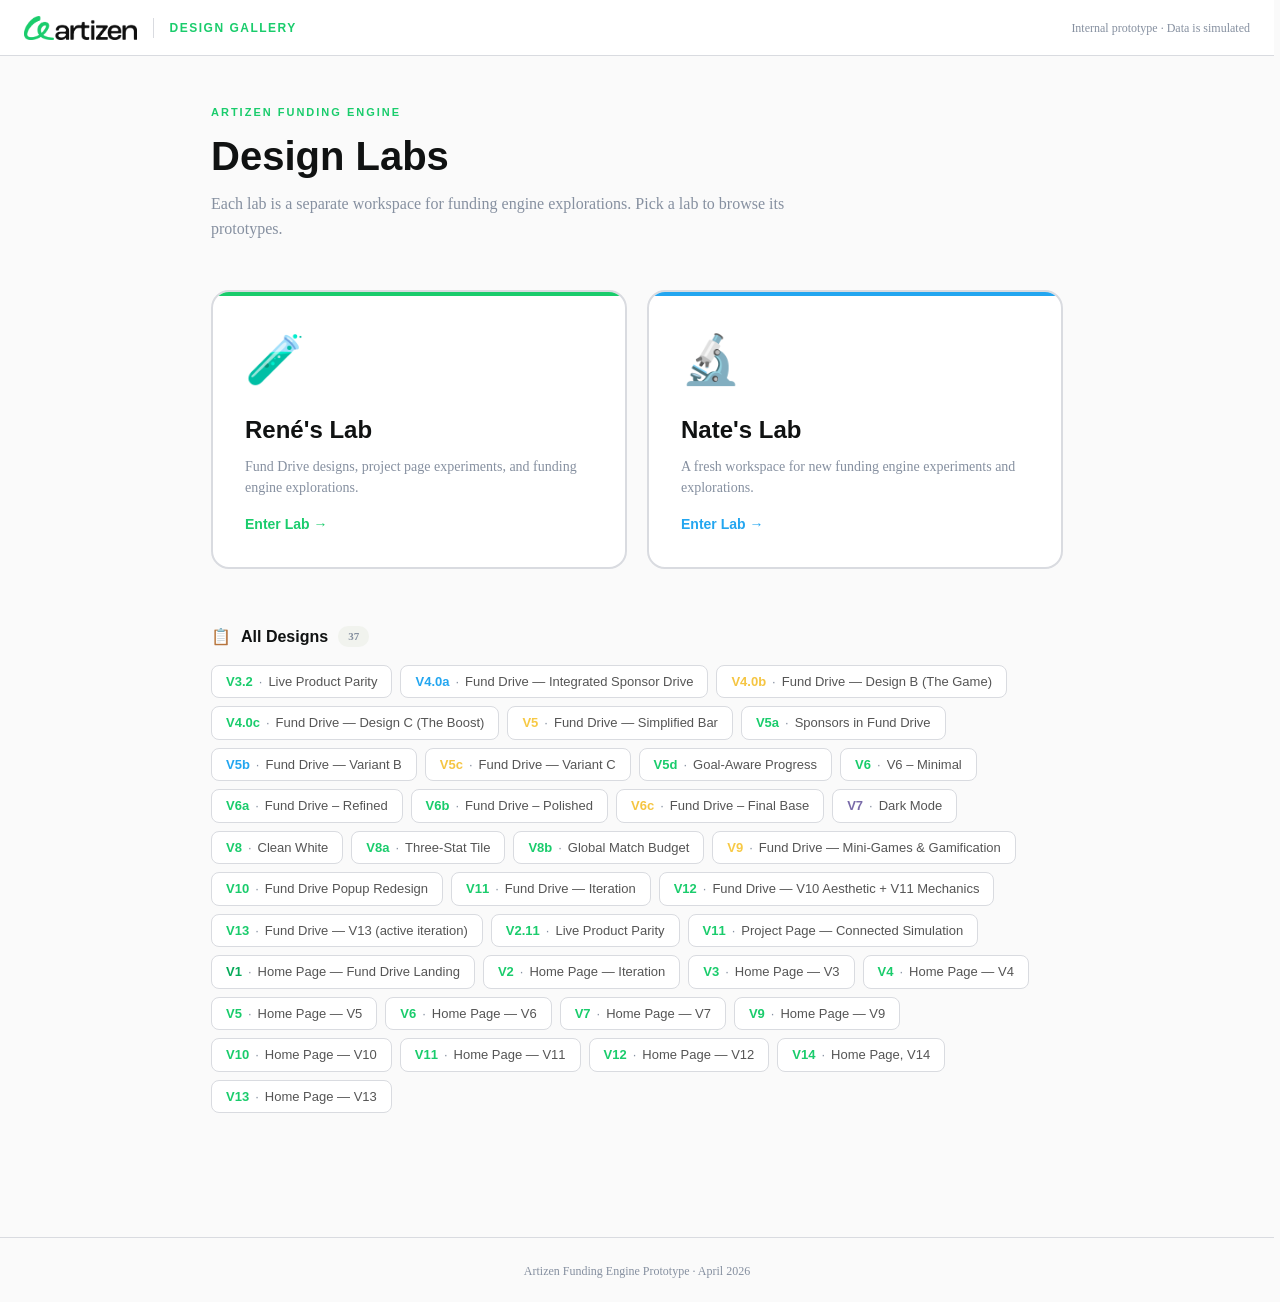
==== ui-test/index.html @ de0bb5bd "Deploy: 2026-05-08 12:11:33 (bundle: index-Bniz7tIa.js)" ====
<!doctype html>
<html lang="en">
  <head>
    <meta charset="UTF-8" />
    <link rel="icon" type="image/png" href="/ui-test/assets/artizen-mark.png" />
    <meta name="viewport" content="width=device-width, initial-scale=1.0" />
    <title>Artizen</title>
    <link rel="stylesheet" href="https://s3.amazonaws.com/appforest_uf/f1669921386747x462861532157019100/RocGroteskBold.css">
    <link rel="stylesheet" href="https://s3.amazonaws.com/appforest_uf/f1670009029268x384309142695173700/RocGroteskMedium.css">
    <link rel="stylesheet" href="https://s3.amazonaws.com/appforest_uf/f1669919682183x184427803987397440/P22Mackinac-Medium_6.css">
    <script type="module" crossorigin src="/ui-test/assets/index-Bniz7tIa.js"></script>
    <link rel="stylesheet" crossorigin href="/ui-test/assets/index-CaSPC5Cw.css">
  </head>
  <body>
    <div id="root"></div>
  </body>
</html>
---- ui-test/assets/index-CaSPC5Cw.css ----
/*! tailwindcss v4.2.2 | MIT License | https://tailwindcss.com */
@layer properties{@supports (((-webkit-hyphens:none)) and (not (margin-trim:inline))) or ((-moz-orient:inline) and (not (color:rgb(from red r g b)))){*,:before,:after,::backdrop{--tw-translate-x:0;--tw-translate-y:0;--tw-translate-z:0;--tw-rotate-x:initial;--tw-rotate-y:initial;--tw-rotate-z:initial;--tw-skew-x:initial;--tw-skew-y:initial;--tw-space-y-reverse:0;--tw-border-style:solid;--tw-gradient-position:initial;--tw-gradient-from:#0000;--tw-gradient-via:#0000;--tw-gradient-to:#0000;--tw-gradient-stops:initial;--tw-gradient-via-stops:initial;--tw-gradient-from-position:0%;--tw-gradient-via-position:50%;--tw-gradient-to-position:100%;--tw-font-weight:initial;--tw-tracking:initial;--tw-ordinal:initial;--tw-slashed-zero:initial;--tw-numeric-figure:initial;--tw-numeric-spacing:initial;--tw-numeric-fraction:initial;--tw-shadow:0 0 #0000;--tw-shadow-color:initial;--tw-shadow-alpha:100%;--tw-inset-shadow:0 0 #0000;--tw-inset-shadow-color:initial;--tw-inset-shadow-alpha:100%;--tw-ring-color:initial;--tw-ring-shadow:0 0 #0000;--tw-inset-ring-color:initial;--tw-inset-ring-shadow:0 0 #0000;--tw-ring-inset:initial;--tw-ring-offset-width:0px;--tw-ring-offset-color:#fff;--tw-ring-offset-shadow:0 0 #0000;--tw-outline-style:solid;--tw-blur:initial;--tw-brightness:initial;--tw-contrast:initial;--tw-grayscale:initial;--tw-hue-rotate:initial;--tw-invert:initial;--tw-opacity:initial;--tw-saturate:initial;--tw-sepia:initial;--tw-drop-shadow:initial;--tw-drop-shadow-color:initial;--tw-drop-shadow-alpha:100%;--tw-drop-shadow-size:initial;--tw-backdrop-blur:initial;--tw-backdrop-brightness:initial;--tw-backdrop-contrast:initial;--tw-backdrop-grayscale:initial;--tw-backdrop-hue-rotate:initial;--tw-backdrop-invert:initial;--tw-backdrop-opacity:initial;--tw-backdrop-saturate:initial;--tw-backdrop-sepia:initial;--tw-ease:initial}}}@layer theme{:root,:host{--font-sans:ui-sans-serif, system-ui, sans-serif, "Apple Color Emoji", "Segoe UI Emoji", "Segoe UI Symbol", "Noto Color Emoji";--font-mono:ui-monospace, SFMono-Regular, Menlo, Monaco, Consolas, "Liberation Mono", "Courier New", monospace;--color-green-50:oklch(98.2% .018 155.826);--color-green-100:oklch(96.2% .044 156.743);--color-green-200:oklch(92.5% .084 155.995);--color-green-300:oklch(87.1% .15 154.449);--color-green-700:oklch(52.7% .154 150.069);--color-purple-100:oklch(94.6% .033 307.174);--color-purple-700:oklch(49.6% .265 301.924);--color-gray-50:oklch(98.5% .002 247.839);--color-gray-100:oklch(96.7% .003 264.542);--color-gray-300:oklch(87.2% .01 258.338);--color-gray-400:oklch(70.7% .022 261.325);--color-gray-500:oklch(55.1% .027 264.364);--color-gray-600:oklch(44.6% .03 256.802);--color-gray-900:oklch(21% .034 264.665);--color-white:#fff;--spacing:.25rem;--container-6xl:72rem;--text-xs:.75rem;--text-xs--line-height:calc(1 / .75);--text-sm:.875rem;--text-sm--line-height:calc(1.25 / .875);--text-lg:1.125rem;--text-lg--line-height:calc(1.75 / 1.125);--text-xl:1.25rem;--text-xl--line-height:calc(1.75 / 1.25);--text-2xl:1.5rem;--text-2xl--line-height:calc(2 / 1.5);--text-4xl:2.25rem;--text-4xl--line-height:calc(2.5 / 2.25);--text-5xl:3rem;--text-5xl--line-height:1;--font-weight-light:300;--font-weight-medium:500;--font-weight-semibold:600;--font-weight-bold:700;--tracking-wider:.05em;--tracking-widest:.1em;--radius-lg:.5rem;--radius-xl:.75rem;--radius-2xl:1rem;--radius-3xl:1.5rem;--ease-out:cubic-bezier(0, 0, .2, 1);--ease-in-out:cubic-bezier(.4, 0, .2, 1);--animate-pulse:pulse 2s cubic-bezier(.4, 0, .6, 1) infinite;--blur-md:12px;--blur-3xl:64px;--default-transition-duration:.15s;--default-transition-timing-function:cubic-bezier(.4, 0, .2, 1);--default-font-family:var(--font-sans);--default-mono-font-family:var(--font-mono)}}@layer base{*,:after,:before,::backdrop{box-sizing:border-box;border:0 solid;margin:0;padding:0}::file-selector-button{box-sizing:border-box;border:0 solid;margin:0;padding:0}html,:host{-webkit-text-size-adjust:100%;tab-size:4;line-height:1.5;font-family:var(--default-font-family,ui-sans-serif, system-ui, sans-serif, "Apple Color Emoji", "Segoe UI Emoji", "Segoe UI Symbol", "Noto Color Emoji");font-feature-settings:var(--default-font-feature-settings,normal);font-variation-settings:var(--default-font-variation-settings,normal);-webkit-tap-highlight-color:transparent}hr{height:0;color:inherit;border-top-width:1px}abbr:where([title]){-webkit-text-decoration:underline dotted;text-decoration:underline dotted}h1,h2,h3,h4,h5,h6{font-size:inherit;font-weight:inherit}a{color:inherit;-webkit-text-decoration:inherit;-webkit-text-decoration:inherit;-webkit-text-decoration:inherit;-webkit-text-decoration:inherit;text-decoration:inherit}b,strong{font-weight:bolder}code,kbd,samp,pre{font-family:var(--default-mono-font-family,ui-monospace, SFMono-Regular, Menlo, Monaco, Consolas, "Liberation Mono", "Courier New", monospace);font-feature-settings:var(--default-mono-font-feature-settings,normal);font-variation-settings:var(--default-mono-font-variation-settings,normal);font-size:1em}small{font-size:80%}sub,sup{vertical-align:baseline;font-size:75%;line-height:0;position:relative}sub{bottom:-.25em}sup{top:-.5em}table{text-indent:0;border-color:inherit;border-collapse:collapse}:-moz-focusring{outline:auto}progress{vertical-align:baseline}summary{display:list-item}ol,ul,menu{list-style:none}img,svg,video,canvas,audio,iframe,embed,object{vertical-align:middle;display:block}img,video{max-width:100%;height:auto}button,input,select,optgroup,textarea{font:inherit;font-feature-settings:inherit;font-variation-settings:inherit;letter-spacing:inherit;color:inherit;opacity:1;background-color:#0000;border-radius:0}::file-selector-button{font:inherit;font-feature-settings:inherit;font-variation-settings:inherit;letter-spacing:inherit;color:inherit;opacity:1;background-color:#0000;border-radius:0}:where(select:is([multiple],[size])) optgroup{font-weight:bolder}:where(select:is([multiple],[size])) optgroup option{padding-inline-start:20px}::file-selector-button{margin-inline-end:4px}::placeholder{opacity:1}@supports (not ((-webkit-appearance:-apple-pay-button))) or (contain-intrinsic-size:1px){::placeholder{color:currentColor}@supports (color:color-mix(in lab, red, red)){::placeholder{color:color-mix(in oklab, currentcolor 50%, transparent)}}}textarea{resize:vertical}::-webkit-search-decoration{-webkit-appearance:none}::-webkit-date-and-time-value{min-height:1lh;text-align:inherit}::-webkit-datetime-edit{display:inline-flex}::-webkit-datetime-edit-fields-wrapper{padding:0}::-webkit-datetime-edit{padding-block:0}::-webkit-datetime-edit-year-field{padding-block:0}::-webkit-datetime-edit-month-field{padding-block:0}::-webkit-datetime-edit-day-field{padding-block:0}::-webkit-datetime-edit-hour-field{padding-block:0}::-webkit-datetime-edit-minute-field{padding-block:0}::-webkit-datetime-edit-second-field{padding-block:0}::-webkit-datetime-edit-millisecond-field{padding-block:0}::-webkit-datetime-edit-meridiem-field{padding-block:0}::-webkit-calendar-picker-indicator{line-height:1}:-moz-ui-invalid{box-shadow:none}button,input:where([type=button],[type=reset],[type=submit]){appearance:button}::file-selector-button{appearance:button}::-webkit-inner-spin-button{height:auto}::-webkit-outer-spin-button{height:auto}[hidden]:where(:not([hidden=until-found])){display:none!important}}@layer components;@layer utilities{.collapse{visibility:collapse}.invisible{visibility:hidden}.visible{visibility:visible}.absolute{position:absolute}.fixed{position:fixed}.relative{position:relative}.static{position:static}.sticky{position:sticky}.inset-0{inset:calc(var(--spacing) * 0)}.start{inset-inline-start:var(--spacing)}.end{inset-inline-end:var(--spacing)}.top-0{top:calc(var(--spacing) * 0)}.top-3{top:calc(var(--spacing) * 3)}.right-0{right:calc(var(--spacing) * 0)}.bottom-0{bottom:calc(var(--spacing) * 0)}.left-0{left:calc(var(--spacing) * 0)}.z-10{z-index:10}.z-50{z-index:50}.container{width:100%}@media (width>=40rem){.container{max-width:40rem}}@media (width>=48rem){.container{max-width:48rem}}@media (width>=64rem){.container{max-width:64rem}}@media (width>=80rem){.container{max-width:80rem}}@media (width>=96rem){.container{max-width:96rem}}.mx-auto{margin-inline:auto}.mt-1{margin-top:calc(var(--spacing) * 1)}.mt-1\.5{margin-top:calc(var(--spacing) * 1.5)}.mt-3{margin-top:calc(var(--spacing) * 3)}.mt-4{margin-top:calc(var(--spacing) * 4)}.mt-6{margin-top:calc(var(--spacing) * 6)}.mb-1{margin-bottom:calc(var(--spacing) * 1)}.mb-2{margin-bottom:calc(var(--spacing) * 2)}.mb-3{margin-bottom:calc(var(--spacing) * 3)}.mb-4{margin-bottom:calc(var(--spacing) * 4)}.mb-8{margin-bottom:calc(var(--spacing) * 8)}.block{display:block}.contents{display:contents}.flex{display:flex}.grid{display:grid}.hidden{display:none}.inline{display:inline}.inline-block{display:inline-block}.inline-flex{display:inline-flex}.table{display:table}.h-5{height:calc(var(--spacing) * 5)}.h-10{height:calc(var(--spacing) * 10)}.h-12{height:calc(var(--spacing) * 12)}.h-16{height:calc(var(--spacing) * 16)}.h-64{height:calc(var(--spacing) * 64)}.h-96{height:calc(var(--spacing) * 96)}.w-5{width:calc(var(--spacing) * 5)}.w-8{width:calc(var(--spacing) * 8)}.w-10{width:calc(var(--spacing) * 10)}.w-12{width:calc(var(--spacing) * 12)}.w-64{width:calc(var(--spacing) * 64)}.w-96{width:calc(var(--spacing) * 96)}.w-full{width:100%}.max-w-6xl{max-width:var(--container-6xl)}.min-w-0{min-width:calc(var(--spacing) * 0)}.flex-1{flex:1}.shrink{flex-shrink:1}.grow{flex-grow:1}.-translate-x-1\/2{--tw-translate-x:calc(calc(1 / 2 * 100%) * -1);translate:var(--tw-translate-x) var(--tw-translate-y)}.translate-x-1\/2{--tw-translate-x:calc(1 / 2 * 100%);translate:var(--tw-translate-x) var(--tw-translate-y)}.-translate-y-1\/2{--tw-translate-y:calc(calc(1 / 2 * 100%) * -1);translate:var(--tw-translate-x) var(--tw-translate-y)}.translate-y-1\/2{--tw-translate-y:calc(1 / 2 * 100%);translate:var(--tw-translate-x) var(--tw-translate-y)}.transform{transform:var(--tw-rotate-x,) var(--tw-rotate-y,) var(--tw-rotate-z,) var(--tw-skew-x,) var(--tw-skew-y,)}.animate-pulse{animation:var(--animate-pulse)}.resize{resize:both}.grid-cols-3{grid-template-columns:repeat(3,minmax(0,1fr))}.flex-col{flex-direction:column}.items-center{align-items:center}.items-start{align-items:flex-start}.justify-between{justify-content:space-between}.justify-center{justify-content:center}.gap-2{gap:calc(var(--spacing) * 2)}.gap-3{gap:calc(var(--spacing) * 3)}.gap-4{gap:calc(var(--spacing) * 4)}.gap-6{gap:calc(var(--spacing) * 6)}:where(.space-y-2>:not(:last-child)){--tw-space-y-reverse:0;margin-block-start:calc(calc(var(--spacing) * 2) * var(--tw-space-y-reverse));margin-block-end:calc(calc(var(--spacing) * 2) * calc(1 - var(--tw-space-y-reverse)))}:where(.space-y-3>:not(:last-child)){--tw-space-y-reverse:0;margin-block-start:calc(calc(var(--spacing) * 3) * var(--tw-space-y-reverse));margin-block-end:calc(calc(var(--spacing) * 3) * calc(1 - var(--tw-space-y-reverse)))}:where(.space-y-8>:not(:last-child)){--tw-space-y-reverse:0;margin-block-start:calc(calc(var(--spacing) * 8) * var(--tw-space-y-reverse));margin-block-end:calc(calc(var(--spacing) * 8) * calc(1 - var(--tw-space-y-reverse)))}.truncate{text-overflow:ellipsis;white-space:nowrap;overflow:hidden}.overflow-hidden{overflow:hidden}.rounded{border-radius:.25rem}.rounded-2xl{border-radius:var(--radius-2xl)}.rounded-3xl{border-radius:var(--radius-3xl)}.rounded-full{border-radius:3.40282e38px}.rounded-lg{border-radius:var(--radius-lg)}.rounded-xl{border-radius:var(--radius-xl)}.border{border-style:var(--tw-border-style);border-width:1px}.border-t{border-top-style:var(--tw-border-style);border-top-width:1px}.border-b{border-bottom-style:var(--tw-border-style);border-bottom-width:1px}.border-gray-100{border-color:var(--color-gray-100)}.bg-\[\#1ACC6C\]{background-color:#1acc6c}.bg-\[\#101212\]{background-color:#101212}.bg-\[\#FFB300\]{background-color:#ffb300}.bg-gray-50{background-color:var(--color-gray-50)}.bg-gray-100{background-color:var(--color-gray-100)}.bg-green-50{background-color:var(--color-green-50)}.bg-green-100{background-color:var(--color-green-100)}.bg-purple-100{background-color:var(--color-purple-100)}.bg-white{background-color:var(--color-white)}.bg-white\/10{background-color:#ffffff1a}@supports (color:color-mix(in lab, red, red)){.bg-white\/10{background-color:color-mix(in oklab, var(--color-white) 10%, transparent)}}.bg-white\/80{background-color:#fffc}@supports (color:color-mix(in lab, red, red)){.bg-white\/80{background-color:color-mix(in oklab, var(--color-white) 80%, transparent)}}.bg-gradient-to-br{--tw-gradient-position:to bottom right in oklab;background-image:linear-gradient(var(--tw-gradient-stops))}.from-\[\#101212\]{--tw-gradient-from:#101212;--tw-gradient-stops:var(--tw-gradient-via-stops,var(--tw-gradient-position), var(--tw-gradient-from) var(--tw-gradient-from-position), var(--tw-gradient-to) var(--tw-gradient-to-position))}.via-\[\#1a2233\]{--tw-gradient-via:#1a2233;--tw-gradient-via-stops:var(--tw-gradient-position), var(--tw-gradient-from) var(--tw-gradient-from-position), var(--tw-gradient-via) var(--tw-gradient-via-position), var(--tw-gradient-to) var(--tw-gradient-to-position);--tw-gradient-stops:var(--tw-gradient-via-stops)}.to-\[\#0a2040\]{--tw-gradient-to:#0a2040;--tw-gradient-stops:var(--tw-gradient-via-stops,var(--tw-gradient-position), var(--tw-gradient-from) var(--tw-gradient-from-position), var(--tw-gradient-to) var(--tw-gradient-to-position))}.p-3{padding:calc(var(--spacing) * 3)}.p-4{padding:calc(var(--spacing) * 4)}.p-5{padding:calc(var(--spacing) * 5)}.p-6{padding:calc(var(--spacing) * 6)}.p-8{padding:calc(var(--spacing) * 8)}.px-2{padding-inline:calc(var(--spacing) * 2)}.px-3{padding-inline:calc(var(--spacing) * 3)}.px-4{padding-inline:calc(var(--spacing) * 4)}.px-5{padding-inline:calc(var(--spacing) * 5)}.px-6{padding-inline:calc(var(--spacing) * 6)}.py-0\.5{padding-block:calc(var(--spacing) * .5)}.py-1{padding-block:calc(var(--spacing) * 1)}.py-2{padding-block:calc(var(--spacing) * 2)}.py-3{padding-block:calc(var(--spacing) * 3)}.pt-4{padding-top:calc(var(--spacing) * 4)}.pt-8{padding-top:calc(var(--spacing) * 8)}.text-center{text-align:center}.text-left{text-align:left}.text-right{text-align:right}.text-2xl{font-size:var(--text-2xl);line-height:var(--tw-leading,var(--text-2xl--line-height))}.text-4xl{font-size:var(--text-4xl);line-height:var(--tw-leading,var(--text-4xl--line-height))}.text-lg{font-size:var(--text-lg);line-height:var(--tw-leading,var(--text-lg--line-height))}.text-sm{font-size:var(--text-sm);line-height:var(--tw-leading,var(--text-sm--line-height))}.text-xl{font-size:var(--text-xl);line-height:var(--tw-leading,var(--text-xl--line-height))}.text-xs{font-size:var(--text-xs);line-height:var(--tw-leading,var(--text-xs--line-height))}.text-\[10px\]{font-size:10px}.font-bold{--tw-font-weight:var(--font-weight-bold);font-weight:var(--font-weight-bold)}.font-light{--tw-font-weight:var(--font-weight-light);font-weight:var(--font-weight-light)}.font-medium{--tw-font-weight:var(--font-weight-medium);font-weight:var(--font-weight-medium)}.font-semibold{--tw-font-weight:var(--font-weight-semibold);font-weight:var(--font-weight-semibold)}.tracking-wider{--tw-tracking:var(--tracking-wider);letter-spacing:var(--tracking-wider)}.tracking-widest{--tw-tracking:var(--tracking-widest);letter-spacing:var(--tracking-widest)}.text-\[\#1ACC6C\]{color:#1acc6c}.text-\[\#FF3D00\]{color:#ff3d00}.text-gray-300{color:var(--color-gray-300)}.text-gray-400{color:var(--color-gray-400)}.text-gray-500{color:var(--color-gray-500)}.text-gray-600{color:var(--color-gray-600)}.text-green-300{color:var(--color-green-300)}.text-green-700{color:var(--color-green-700)}.text-purple-700{color:var(--color-purple-700)}.text-white{color:var(--color-white)}.lowercase{text-transform:lowercase}.uppercase{text-transform:uppercase}.italic{font-style:italic}.tabular-nums{--tw-numeric-spacing:tabular-nums;font-variant-numeric:var(--tw-ordinal,) var(--tw-slashed-zero,) var(--tw-numeric-figure,) var(--tw-numeric-spacing,) var(--tw-numeric-fraction,)}.underline{text-decoration-line:underline}.opacity-10{opacity:.1}.shadow{--tw-shadow:0 1px 3px 0 var(--tw-shadow-color,#0000001a), 0 1px 2px -1px var(--tw-shadow-color,#0000001a);box-shadow:var(--tw-inset-shadow), var(--tw-inset-ring-shadow), var(--tw-ring-offset-shadow), var(--tw-ring-shadow), var(--tw-shadow)}.shadow-lg{--tw-shadow:0 10px 15px -3px var(--tw-shadow-color,#0000001a), 0 4px 6px -4px var(--tw-shadow-color,#0000001a);box-shadow:var(--tw-inset-shadow), var(--tw-inset-ring-shadow), var(--tw-ring-offset-shadow), var(--tw-ring-shadow), var(--tw-shadow)}.shadow-sm{--tw-shadow:0 1px 3px 0 var(--tw-shadow-color,#0000001a), 0 1px 2px -1px var(--tw-shadow-color,#0000001a);box-shadow:var(--tw-inset-shadow), var(--tw-inset-ring-shadow), var(--tw-ring-offset-shadow), var(--tw-ring-shadow), var(--tw-shadow)}.ring,.ring-1{--tw-ring-shadow:var(--tw-ring-inset,) 0 0 0 calc(1px + var(--tw-ring-offset-width)) var(--tw-ring-color,currentcolor);box-shadow:var(--tw-inset-shadow), var(--tw-inset-ring-shadow), var(--tw-ring-offset-shadow), var(--tw-ring-shadow), var(--tw-shadow)}.shadow-green-200{--tw-shadow-color:oklch(92.5% .084 155.995)}@supports (color:color-mix(in lab, red, red)){.shadow-green-200{--tw-shadow-color:color-mix(in oklab, var(--color-green-200) var(--tw-shadow-alpha), transparent)}}.ring-green-200{--tw-ring-color:var(--color-green-200)}.outline{outline-style:var(--tw-outline-style);outline-width:1px}.blur{--tw-blur:blur(8px);filter:var(--tw-blur,) var(--tw-brightness,) var(--tw-contrast,) var(--tw-grayscale,) var(--tw-hue-rotate,) var(--tw-invert,) var(--tw-saturate,) var(--tw-sepia,) var(--tw-drop-shadow,)}.blur-3xl{--tw-blur:blur(var(--blur-3xl));filter:var(--tw-blur,) var(--tw-brightness,) var(--tw-contrast,) var(--tw-grayscale,) var(--tw-hue-rotate,) var(--tw-invert,) var(--tw-saturate,) var(--tw-sepia,) var(--tw-drop-shadow,)}.drop-shadow{--tw-drop-shadow-size:drop-shadow(0 1px 2px var(--tw-drop-shadow-color,#0000001a)) drop-shadow(0 1px 1px var(--tw-drop-shadow-color,#0000000f));--tw-drop-shadow:drop-shadow(0 1px 2px #0000001a) drop-shadow(0 1px 1px #0000000f);filter:var(--tw-blur,) var(--tw-brightness,) var(--tw-contrast,) var(--tw-grayscale,) var(--tw-hue-rotate,) var(--tw-invert,) var(--tw-saturate,) var(--tw-sepia,) var(--tw-drop-shadow,)}.filter{filter:var(--tw-blur,) var(--tw-brightness,) var(--tw-contrast,) var(--tw-grayscale,) var(--tw-hue-rotate,) var(--tw-invert,) var(--tw-saturate,) var(--tw-sepia,) var(--tw-drop-shadow,)}.backdrop-blur-md{--tw-backdrop-blur:blur(var(--blur-md));-webkit-backdrop-filter:var(--tw-backdrop-blur,) var(--tw-backdrop-brightness,) var(--tw-backdrop-contrast,) var(--tw-backdrop-grayscale,) var(--tw-backdrop-hue-rotate,) var(--tw-backdrop-invert,) var(--tw-backdrop-opacity,) var(--tw-backdrop-saturate,) var(--tw-backdrop-sepia,);backdrop-filter:var(--tw-backdrop-blur,) var(--tw-backdrop-brightness,) var(--tw-backdrop-contrast,) var(--tw-backdrop-grayscale,) var(--tw-backdrop-hue-rotate,) var(--tw-backdrop-invert,) var(--tw-backdrop-opacity,) var(--tw-backdrop-saturate,) var(--tw-backdrop-sepia,)}.transition{transition-property:color,background-color,border-color,outline-color,text-decoration-color,fill,stroke,--tw-gradient-from,--tw-gradient-via,--tw-gradient-to,opacity,box-shadow,transform,translate,scale,rotate,filter,-webkit-backdrop-filter,backdrop-filter,display,content-visibility,overlay,pointer-events;transition-timing-function:var(--tw-ease,var(--default-transition-timing-function));transition-duration:var(--tw-duration,var(--default-transition-duration))}.transition-all{transition-property:all;transition-timing-function:var(--tw-ease,var(--default-transition-timing-function));transition-duration:var(--tw-duration,var(--default-transition-duration))}.transition-colors{transition-property:color,background-color,border-color,outline-color,text-decoration-color,fill,stroke,--tw-gradient-from,--tw-gradient-via,--tw-gradient-to;transition-timing-function:var(--tw-ease,var(--default-transition-timing-function));transition-duration:var(--tw-duration,var(--default-transition-duration))}.transition-opacity{transition-property:opacity;transition-timing-function:var(--tw-ease,var(--default-transition-timing-function));transition-duration:var(--tw-duration,var(--default-transition-duration))}.ease-in-out{--tw-ease:var(--ease-in-out);transition-timing-function:var(--ease-in-out)}.ease-out{--tw-ease:var(--ease-out);transition-timing-function:var(--ease-out)}@media (hover:hover){.hover\:border-green-200:hover{border-color:var(--color-green-200)}.hover\:bg-gray-50:hover{background-color:var(--color-gray-50)}.hover\:text-gray-900:hover{color:var(--color-gray-900)}.hover\:opacity-80:hover{opacity:.8}.hover\:shadow-md:hover{--tw-shadow:0 4px 6px -1px var(--tw-shadow-color,#0000001a), 0 2px 4px -2px var(--tw-shadow-color,#0000001a);box-shadow:var(--tw-inset-shadow), var(--tw-inset-ring-shadow), var(--tw-ring-offset-shadow), var(--tw-ring-shadow), var(--tw-shadow)}}@media (width>=40rem){.sm\:grid-cols-2{grid-template-columns:repeat(2,minmax(0,1fr))}.sm\:flex-row{flex-direction:row}.sm\:items-center{align-items:center}.sm\:items-end{align-items:flex-end}.sm\:items-start{align-items:flex-start}.sm\:justify-between{justify-content:space-between}.sm\:p-12{padding:calc(var(--spacing) * 12)}.sm\:px-6{padding-inline:calc(var(--spacing) * 6)}.sm\:text-2xl{font-size:var(--text-2xl);line-height:var(--tw-leading,var(--text-2xl--line-height))}.sm\:text-5xl{font-size:var(--text-5xl);line-height:var(--tw-leading,var(--text-5xl--line-height))}}@media (width>=48rem){.md\:grid-cols-2{grid-template-columns:repeat(2,minmax(0,1fr))}}@media (width>=64rem){.lg\:grid-cols-3{grid-template-columns:repeat(3,minmax(0,1fr))}}}@font-face{font-family:P22Mackinac-Bold;src:url(/ui-test/fonts/P22Mackinac-Bold.woff2)format("woff2"),url(/ui-test/fonts/P22Mackinac-Bold.otf)format("opentype");font-weight:700;font-style:normal;font-display:swap}:root{--artizen-green:#1acc6c;--artizen-green-hover:#06aa59;--artizen-green-light:#e8f8f0;--artizen-dark:#101212;--artizen-text:#101212;--artizen-text-secondary:#8690a0;--artizen-text-muted:#8690a0;--artizen-border:#d9dbe0;--artizen-bg:#fafafa;--artizen-white:#fff;--artizen-red:#d62d6a;--artizen-yellow:#d6c52d;--artizen-blue:#23a6f0;--artizen-purple:#c2b6dc;--artizen-night:#101212;--artizen-slate:#202222;--artizen-wash:#fafafa;--artizen-moon:#f1f3ee;--artizen-stone:#d9dbe0;--artizen-barracuda:#8690a0;--artizen-algae:#1acc6c;--artizen-moss:#06aa59;--artizen-reef:#b3f487;--artizen-gravel:#4d5d53;--artizen-coral:#ffb887;--artizen-truffle:#b7a593;--artizen-lavender:#c2b6dc;--color-algae:#1acc6c;--color-moss:#06aa59;--color-reef:#b3f487;--color-gravel:#4d5d53;--color-coral:#ffb887;--color-truffle:#b7a593;--color-lavender:#c2b6dc;--color-wash:#fafafa;--color-moon:#f1f3ee;--color-stone:#d9dbe0;--color-barracuda:#8690a0;--color-ui-alert:#d62d6a;--color-ui-warning:#d6c52d;--color-ui-success:#2dd685;--color-night:#101212;--color-slate:#202222;--page-inset:40px}*{box-sizing:border-box;margin:0;padding:0}html{scrollbar-gutter:stable}body{color:var(--artizen-night);-webkit-font-smoothing:antialiased;-moz-osx-font-smoothing:grayscale;background:#fafafa;font-family:P22Mackinac-Medium_6,Georgia,serif}h1,h2,h3,h4{font-family:RocGroteskBold,sans-serif;font-weight:700}.btn-primary{background-color:var(--artizen-green);color:#fff;cursor:pointer;border:none;border-radius:999px;justify-content:center;align-items:center;gap:8px;padding:12px 28px;font-family:RocGroteskMedium,sans-serif;font-size:14px;font-weight:600;transition:background-color .2s;display:inline-flex}.btn-primary:hover{background-color:var(--artizen-green-hover)}.btn-dark{color:#fff;cursor:pointer;background-color:#2c3333;border:none;border-radius:999px;justify-content:center;align-items:center;gap:8px;padding:12px 28px;font-family:RocGroteskMedium,sans-serif;font-size:14px;font-weight:600;transition:background-color .2s;display:inline-flex}.btn-dark:hover{background-color:#2a2c2c}.section-heading-serif{color:var(--artizen-text);margin-bottom:16px;font-family:RocGroteskBold,sans-serif;font-size:18px;font-style:normal;font-weight:700}.btn-outline{color:var(--artizen-night);border:1.5px solid var(--artizen-stone);cursor:pointer;background-color:#fff;border-radius:999px;justify-content:center;align-items:center;gap:8px;padding:12px 28px;font-family:RocGroteskMedium,sans-serif;font-size:14px;font-weight:600;transition:all .2s;display:inline-flex}.btn-outline:hover{border-color:var(--artizen-text-secondary)}.badge-green{background-color:var(--artizen-green);color:#fff;border-radius:20px;align-items:center;padding:3px 10px;font-size:11px;font-weight:600;display:inline-flex}.badge-red{color:#fff;background-color:#d62d6a;border-radius:20px;align-items:center;padding:3px 10px;font-size:11px;font-weight:600;display:inline-flex}.badge-outline{color:var(--artizen-night);border:1px solid var(--artizen-stone);background-color:#fff;border-radius:20px;align-items:center;padding:3px 10px;font-size:11px;font-weight:500;display:inline-flex}.artizen-card{border:1px solid var(--artizen-stone);background:#fff;border-radius:12px;padding:24px}.progress-bar-container{background:var(--artizen-moon);border-radius:4px;width:100%;height:8px;overflow:hidden}.progress-bar-fill{border-radius:4px;height:100%;transition:width .6s}.progress-segmented{background:var(--artizen-moon);border-radius:5px;gap:1px;height:10px;display:flex;overflow:hidden}.progress-segmented .segment{height:100%;transition:width .6s}.tab-btn{color:var(--artizen-barracuda);cursor:pointer;white-space:nowrap;background:0 0;border:none;border-bottom:2px solid #0000;align-items:center;gap:6px;padding:10px 16px 12px;font-family:RocGroteskMedium,sans-serif;font-size:14px;transition:color .15s,border-color .15s;display:inline-flex}.tab-btn:hover{color:var(--artizen-night)}.tab-btn.tab-active{color:var(--artizen-night);border-bottom:2px solid var(--artizen-night);font-weight:600}.tab-count{background:var(--artizen-moon,#f1f3ee);color:var(--artizen-barracuda);text-align:center;border-radius:10px;min-width:20px;padding:1px 8px;font-size:11px;font-weight:600}.tab-active{color:var(--artizen-night);border-bottom:2px solid var(--artizen-night);font-weight:600}.tab-inactive{color:var(--artizen-barracuda);border-bottom:2px solid #0000}.project-row{border-bottom:1px solid #f0f0f0;flex-wrap:wrap;align-items:center;gap:12px;padding:12px 16px;transition:background .15s;display:flex}.project-row:hover{background:#fafafa}.modal-overlay{z-index:1000;background:#00000080;justify-content:center;align-items:center;animation:.2s fadeIn;display:flex;position:fixed;inset:0}.modal-content{background:#fff;border-radius:16px;width:90%;max-width:480px;max-height:90vh;padding:32px;animation:.3s slideUp;overflow-y:auto}@keyframes fadeIn{0%{opacity:0}to{opacity:1}}@keyframes slideUp{0%{opacity:0;transform:translateY(20px)}to{opacity:1;transform:translateY(0)}}.fund-drive-banner{background:linear-gradient(135deg, var(--artizen-moon) 0%, #f0f9ff 100%);border:1px solid var(--artizen-stone);border-radius:10px;padding:12px 16px}::-webkit-scrollbar{width:6px}::-webkit-scrollbar-thumb{background:#ccc;border-radius:3px}.drive-popup-scroll::-webkit-scrollbar{display:none}.avatar{object-fit:cover;background:var(--artizen-green-light);width:36px;height:36px;color:var(--artizen-green);border-radius:50%;justify-content:center;align-items:center;font-size:14px;font-weight:600;display:flex}.avatar-sm{width:28px;height:28px;font-size:11px}.avatar-lg{width:48px;height:48px;font-size:18px}.divider{background:var(--artizen-stone);width:100%;height:1px}.page-layout{grid-template-rows:auto 1fr;grid-template-columns:1fr 1fr;gap:24px;max-width:1400px;margin:0 auto;padding:24px 20px 40px;display:grid}.page-layout .col-hero{grid-area:1/1;margin-bottom:0}.page-layout .col-main{grid-area:2/1;min-width:0}.page-layout .col-sidebar{grid-area:1/2/-1;min-width:0}@media (width>=1280px){.wellspring-grid{grid-template-columns:repeat(3,1fr)!important}}.header-bar{z-index:100;border-bottom:1px solid var(--artizen-stone);padding:0 var(--page-inset);background:#fff;justify-content:space-between;align-items:center;height:56px;display:flex;position:sticky;top:0}.header-left{align-items:center;gap:16px;display:flex}.header-center{position:absolute;left:50%;transform:translate(-50%)}.header-center-mobile{align-items:center;display:none;position:absolute;left:50%;transform:translate(-50%)}.header-right{align-items:center;gap:12px;display:flex}.header-endowment{color:var(--artizen-night);background:var(--artizen-moon);border-radius:20px;align-items:center;gap:6px;padding:4px 12px;font-family:RocGroteskMedium,sans-serif;font-size:13px;display:flex}.header-getstarted{color:var(--artizen-barracuda);font-family:RocGroteskMedium,sans-serif;font-size:13px;font-weight:500;text-decoration:none}.header-login{color:var(--artizen-night);border:1.5px solid var(--artizen-stone);cursor:pointer;background:0 0;border-radius:20px;padding:6px 16px;font-family:RocGroteskMedium,sans-serif;font-size:13px;font-weight:500;text-decoration:none;transition:border-color .2s}.header-login:hover{border-color:var(--artizen-barracuda)}.footer-bar{background:#101212;justify-content:space-between;align-items:center;margin-top:40px;padding:16px 24px;display:flex}.footer-socials{gap:12px;display:flex}.footer-links{align-items:center;gap:12px;display:flex}.buyer-row{align-items:center;gap:10px;margin-bottom:12px;display:flex}.buyer-meta{text-align:right;white-space:nowrap;font-size:12px}.project-row-stats{flex-shrink:0;gap:16px;display:flex}.tab-bar{border-bottom:1px solid var(--artizen-stone);align-items:center;gap:0;margin-bottom:16px;display:flex}.tab-bar-actions{align-items:center;gap:8px;margin-left:auto;padding-bottom:8px;display:flex}.stat-columns{justify-content:space-between;gap:8px;margin-bottom:16px;display:flex}@media (width<=768px){.page-layout{flex-direction:column;gap:0;padding:0 0 100px;display:flex}.page-layout .col-hero{order:-2;width:100%}.page-layout .col-sidebar{order:-1;width:100%;max-width:100%}.page-layout .col-main{order:0;width:100%;max-width:100%}.header-bar{--page-inset:16px;padding:0 16px}.header-endowment,.header-getstarted,.header-center{display:none}.header-center-mobile{display:flex}.header-left{gap:12px}.footer-bar{flex-wrap:wrap;justify-content:center;gap:8px;padding:10px 16px}.footer-socials{display:none}.footer-links{flex-wrap:wrap;justify-content:center;gap:8px}.modal-content{border-radius:16px 16px 0 0;width:100%;max-width:100%;max-height:85vh;margin-top:auto;padding:24px 20px}.modal-overlay{align-items:flex-end}.buyer-row{flex-wrap:wrap}.buyer-meta{text-align:left;width:100%;margin-top:-4px;padding-left:38px;font-size:11px}.project-row-stats{gap:12px;font-size:11px}.tab-bar{-webkit-overflow-scrolling:touch;scrollbar-width:none;overflow-x:auto}.tab-bar::-webkit-scrollbar{display:none}.tab-bar-actions{display:none}.stat-columns{gap:4px}.stat-columns>div{font-size:12px}.fund-drive-banner{padding:10px 14px}.fund-drive-game{padding:4px 0}.fd-multiplier{letter-spacing:-1px!important;font-size:40px!important}.fd-countdown{font-size:18px!important}.fd-match-line{margin-bottom:10px!important}.fd-meta-line{margin-bottom:14px!important}.fd-impact-line{text-align:center}.fd-total-amount{font-size:26px!important}.fd-season-label{font-size:17px!important}.fd-card-image{width:100px!important}.artizen-card{padding:18px}.btn-primary,.btn-outline{min-height:44px;padding:12px 20px}h1{font-size:20px!important}.page-layout .col-hero>div,.page-layout .col-hero .hero-image-wrapper{border-radius:0!important}.page-layout .col-main,.page-layout .col-sidebar{padding:0}.page-layout .col-sidebar .content-card{border-radius:0!important;padding:20px 16px!important}.page-layout .col-main{padding:0 16px!important}.stepper-sponsor-row{flex-direction:column!important}.page-layout,.col-main,.col-sidebar{overflow-x:hidden}}@keyframes shimmer{0%{left:-100%}to{left:200%}}@keyframes countUp{0%{opacity:0;transform:translateY(4px)}to{opacity:1;transform:translateY(0)}}.animate-count{animation:.3s countUp}.match-depleted{opacity:.5;filter:grayscale(.5)}.match-depleted .badge-green{background-color:var(--artizen-text-muted)}@keyframes searchHeaderFadeIn{0%{opacity:0}to{opacity:1}}@keyframes searchPanelSlideIn{0%{transform:translateY(-100%)}to{transform:translateY(0)}}@media (prefers-reduced-motion:reduce){@keyframes searchHeaderFadeIn{0%{opacity:1}to{opacity:1}}@keyframes searchPanelSlideIn{0%{transform:translateY(0)}to{transform:translateY(0)}}}@property --tw-translate-x{syntax:"*";inherits:false;initial-value:0}@property --tw-translate-y{syntax:"*";inherits:false;initial-value:0}@property --tw-translate-z{syntax:"*";inherits:false;initial-value:0}@property --tw-rotate-x{syntax:"*";inherits:false}@property --tw-rotate-y{syntax:"*";inherits:false}@property --tw-rotate-z{syntax:"*";inherits:false}@property --tw-skew-x{syntax:"*";inherits:false}@property --tw-skew-y{syntax:"*";inherits:false}@property --tw-space-y-reverse{syntax:"*";inherits:false;initial-value:0}@property --tw-border-style{syntax:"*";inherits:false;initial-value:solid}@property --tw-gradient-position{syntax:"*";inherits:false}@property --tw-gradient-from{syntax:"<color>";inherits:false;initial-value:#0000}@property --tw-gradient-via{syntax:"<color>";inherits:false;initial-value:#0000}@property --tw-gradient-to{syntax:"<color>";inherits:false;initial-value:#0000}@property --tw-gradient-stops{syntax:"*";inherits:false}@property --tw-gradient-via-stops{syntax:"*";inherits:false}@property --tw-gradient-from-position{syntax:"<length-percentage>";inherits:false;initial-value:0%}@property --tw-gradient-via-position{syntax:"<length-percentage>";inherits:false;initial-value:50%}@property --tw-gradient-to-position{syntax:"<length-percentage>";inherits:false;initial-value:100%}@property --tw-font-weight{syntax:"*";inherits:false}@property --tw-tracking{syntax:"*";inherits:false}@property --tw-ordinal{syntax:"*";inherits:false}@property --tw-slashed-zero{syntax:"*";inherits:false}@property --tw-numeric-figure{syntax:"*";inherits:false}@property --tw-numeric-spacing{syntax:"*";inherits:false}@property --tw-numeric-fraction{syntax:"*";inherits:false}@property --tw-shadow{syntax:"*";inherits:false;initial-value:0 0 #0000}@property --tw-shadow-color{syntax:"*";inherits:false}@property --tw-shadow-alpha{syntax:"<percentage>";inherits:false;initial-value:100%}@property --tw-inset-shadow{syntax:"*";inherits:false;initial-value:0 0 #0000}@property --tw-inset-shadow-color{syntax:"*";inherits:false}@property --tw-inset-shadow-alpha{syntax:"<percentage>";inherits:false;initial-value:100%}@property --tw-ring-color{syntax:"*";inherits:false}@property --tw-ring-shadow{syntax:"*";inherits:false;initial-value:0 0 #0000}@property --tw-inset-ring-color{syntax:"*";inherits:false}@property --tw-inset-ring-shadow{syntax:"*";inherits:false;initial-value:0 0 #0000}@property --tw-ring-inset{syntax:"*";inherits:false}@property --tw-ring-offset-width{syntax:"<length>";inherits:false;initial-value:0}@property --tw-ring-offset-color{syntax:"*";inherits:false;initial-value:#fff}@property --tw-ring-offset-shadow{syntax:"*";inherits:false;initial-value:0 0 #0000}@property --tw-outline-style{syntax:"*";inherits:false;initial-value:solid}@property --tw-blur{syntax:"*";inherits:false}@property --tw-brightness{syntax:"*";inherits:false}@property --tw-contrast{syntax:"*";inherits:false}@property --tw-grayscale{syntax:"*";inherits:false}@property --tw-hue-rotate{syntax:"*";inherits:false}@property --tw-invert{syntax:"*";inherits:false}@property --tw-opacity{syntax:"*";inherits:false}@property --tw-saturate{syntax:"*";inherits:false}@property --tw-sepia{syntax:"*";inherits:false}@property --tw-drop-shadow{syntax:"*";inherits:false}@property --tw-drop-shadow-color{syntax:"*";inherits:false}@property --tw-drop-shadow-alpha{syntax:"<percentage>";inherits:false;initial-value:100%}@property --tw-drop-shadow-size{syntax:"*";inherits:false}@property --tw-backdrop-blur{syntax:"*";inherits:false}@property --tw-backdrop-brightness{syntax:"*";inherits:false}@property --tw-backdrop-contrast{syntax:"*";inherits:false}@property --tw-backdrop-grayscale{syntax:"*";inherits:false}@property --tw-backdrop-hue-rotate{syntax:"*";inherits:false}@property --tw-backdrop-invert{syntax:"*";inherits:false}@property --tw-backdrop-opacity{syntax:"*";inherits:false}@property --tw-backdrop-saturate{syntax:"*";inherits:false}@property --tw-backdrop-sepia{syntax:"*";inherits:false}@property --tw-ease{syntax:"*";inherits:false}@keyframes pulse{50%{opacity:.5}}
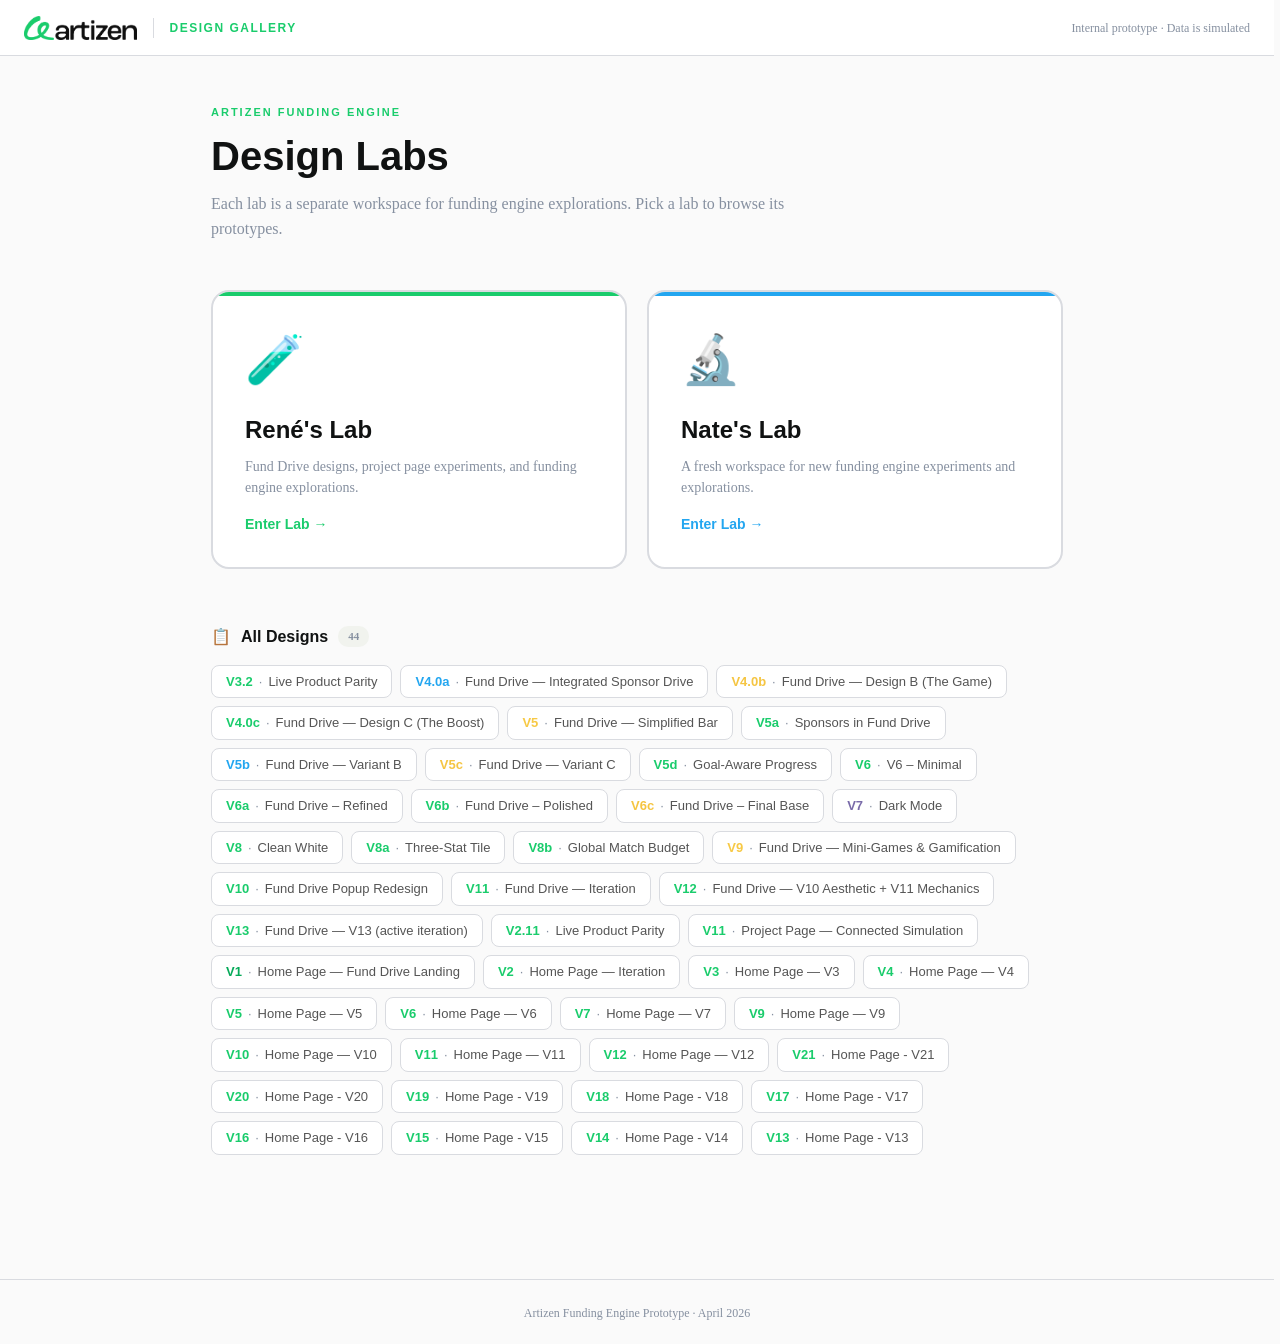
==== commit cd2a362e: "Deploy: 2026-05-11 18:09:06 (bundle: index-0M6XGwhb.js)" ====
--- a/ui-test/index.html
+++ b/ui-test/index.html
@@ -8,7 +8,7 @@
     <link rel="stylesheet" href="https://s3.amazonaws.com/appforest_uf/f1669921386747x462861532157019100/RocGroteskBold.css">
     <link rel="stylesheet" href="https://s3.amazonaws.com/appforest_uf/f1670009029268x384309142695173700/RocGroteskMedium.css">
     <link rel="stylesheet" href="https://s3.amazonaws.com/appforest_uf/f1669919682183x184427803987397440/P22Mackinac-Medium_6.css">
-    <script type="module" crossorigin src="/ui-test/assets/index-Bniz7tIa.js"></script>
+    <script type="module" crossorigin src="/ui-test/assets/index-0M6XGwhb.js"></script>
     <link rel="stylesheet" crossorigin href="/ui-test/assets/index-CaSPC5Cw.css">
   </head>
   <body>
